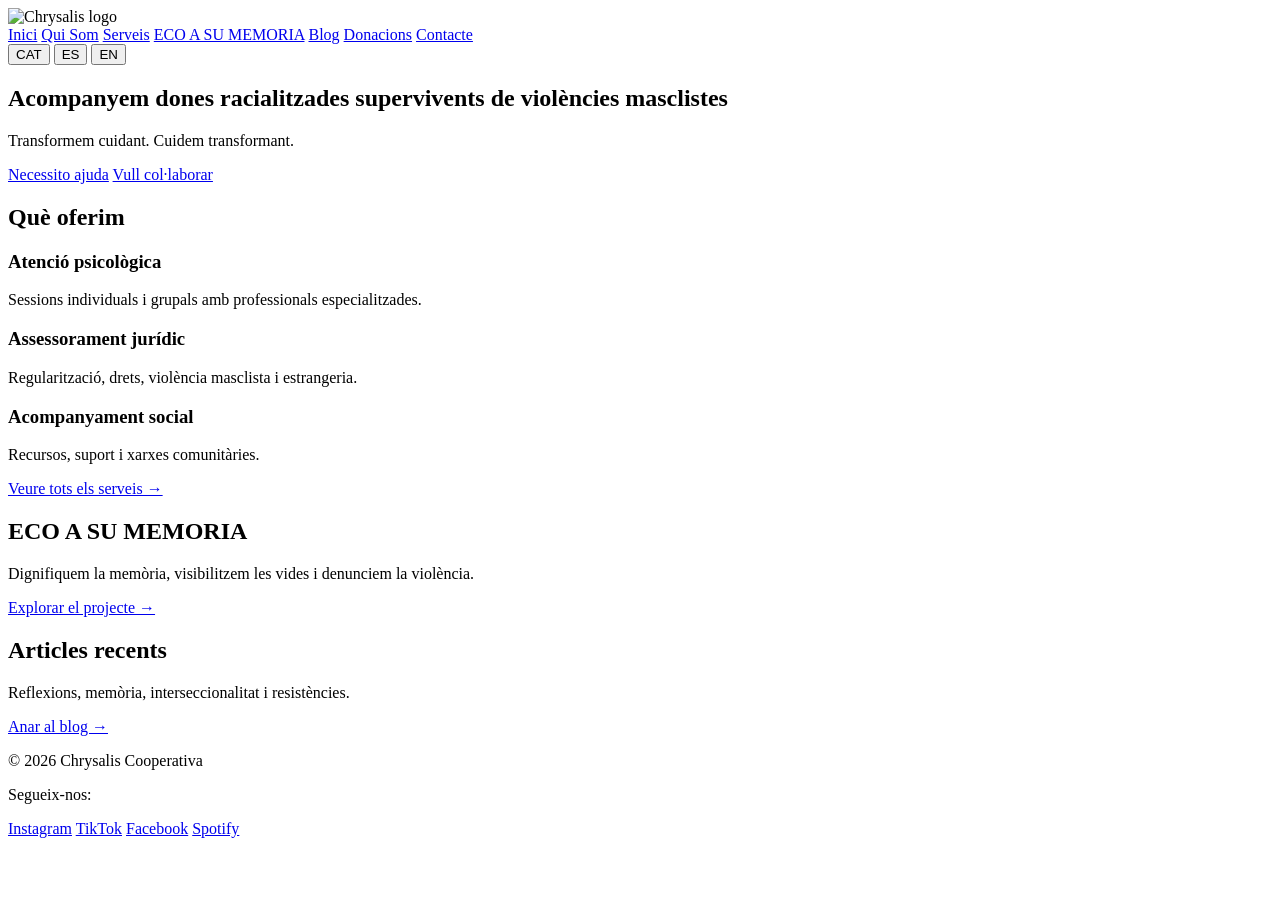
==== index.html @ 53961851 "Create index.html for Chrysalis Cooperativa website This is the initial creation of the index.html f" ====
<!DOCTYPE html>
<html lang="ca">
<head>
    <meta charset="UTF-8">
    <meta name="viewport" content="width=device-width, initial-scale=1.0">
    <title>Chrysalis Cooperativa</title>
    <link rel="stylesheet" href="style.css">
    <script defer src="app.js"></script>
</head>

<body>

    <!-- HEADER -->
    <header>
        <img src="logo.png" alt="Chrysalis logo" class="logo">

        <nav id="menu">
            <a href="index.html" data-i18n="menu.inici">Inici</a>
            <a href="quisom.html" data-i18n="menu.quisom">Qui Som</a>
            <a href="serveis.html" data-i18n="menu.serveis">Serveis</a>
            <a href="eco.html" data-i18n="menu.eco">ECO A SU MEMORIA</a>
            <a href="blog.html" data-i18n="menu.blog">Blog</a>
            <a href="donacions.html" data-i18n="menu.donacions">Donacions</a>
            <a href="contacte.html" data-i18n="menu.contacte">Contacte</a>
        </nav>

        <div class="idiomes">
            <button onclick="setLanguage('ca')">CAT</button>
            <button onclick="setLanguage('es')">ES</button>
            <button onclick="setLanguage('en')">EN</button>
        </div>
    </header>

    <!-- HERO -->
    <section class="hero">
        <h1 data-i18n="hero.titol">Acompanyem dones racialitzades supervivents de violències masclistes</h1>
        <p data-i18n="hero.subtitol">Transformem cuidant. Cuidem transformant.</p>

        <div class="botons-hero">
            <a href="contacte.html" class="btn1" data-i18n="hero.necessito">Necessito ajuda</a>
            <a href="donacions.html" class="btn2" data-i18n="hero.colabora">Vull col·laborar</a>
        </div>
    </section>

    <!-- SERVEIS RESUM -->
    <section class="serveis-preview">
        <h2 data-i18n="serveis.titol">Què oferim</h2>

        <div class="cards">

            <div class="card">
                <h3 data-i18n="serveis.psico">Atenció psicològica</h3>
                <p data-i18n="serveis.psico_txt">Sessions individuals i grupals amb professionals especialitzades.</p>
            </div>

            <div class="card">
                <h3 data-i18n="serveis.juridic">Assessorament jurídic</h3>
                <p data-i18n="serveis.juridic_txt">Regularització, drets, violència masclista i estrangeria.</p>
            </div>

            <div class="card">
                <h3 data-i18n="serveis.social">Acompanyament social</h3>
                <p data-i18n="serveis.social_txt">Recursos, suport i xarxes comunitàries.</p>
            </div>

        </div>

        <a href="serveis.html" class="btn3" data-i18n="serveis.veure">Veure tots els serveis →</a>
    </section>

    <!-- ECO -->
    <section class="eco">
        <h2 data-i18n="eco.titol">ECO A SU MEMORIA</h2>
        <p data-i18n="eco.txt">Dignifiquem la memòria, visibilitzem les vides i denunciem la violència.</p>
        <a href="eco.html" class="btn2" data-i18n="eco.explorar">Explorar el projecte →</a>
    </section>

    <!-- BLOG -->
    <section class="blog-preview">
        <h2 data-i18n="blog.titol">Articles recents</h2>
        <p data-i18n="blog.txt">Reflexions, memòria, interseccionalitat i resistències.</p>
        <a href="blog.html" class="btn3" data-i18n="blog.veure">Anar al blog →</a>
    </section>

    <!-- FOOTER -->
    <footer>
        <p>© 2026 Chrysalis Cooperativa</p>
        <p data-i18n="footer.socials">Segueix-nos:</p>

        <div class="xarxes">
            <a href="https://instagram.com" target="_blank">Instagram</a>
            <a href="https://tiktok.com" target="_blank">TikTok</a>
            <a href="https://facebook.com" target="_blank">Facebook</a>
            <a href="https://spotify.com" target="_blank">Spotify</a>
        </div>
    </footer>

</body>
</html>
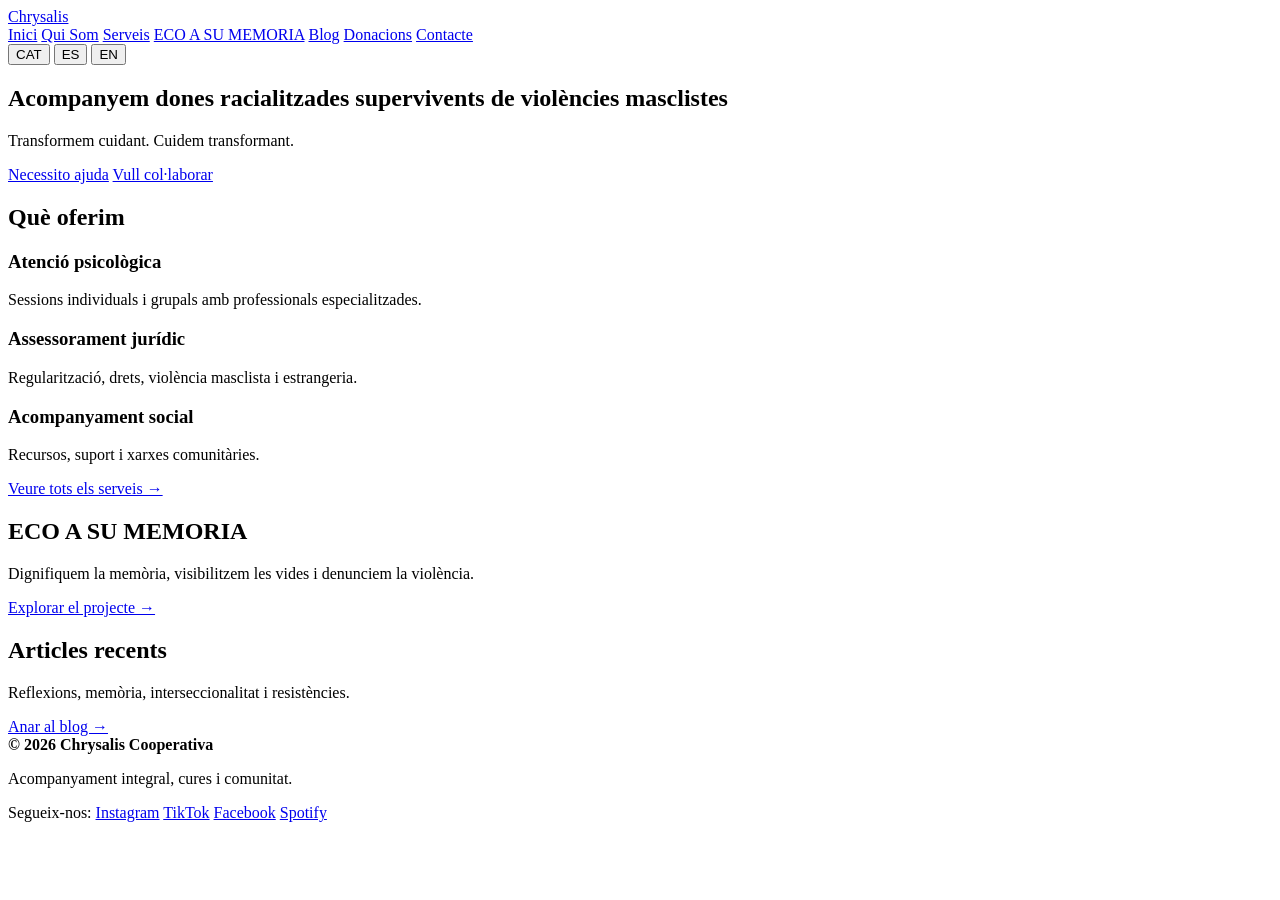
==== commit a1e14fe4: "Update index.html for better structure and semantics Refactor HTML structure and improve accessibili" ====
--- a/index.html
+++ b/index.html
@@ -1,99 +1,125 @@
 <!DOCTYPE html>
 <html lang="ca">
 <head>
-    <meta charset="UTF-8">
-    <meta name="viewport" content="width=device-width, initial-scale=1.0">
-    <title>Chrysalis Cooperativa</title>
-    <link rel="stylesheet" href="style.css">
-    <script defer src="app.js"></script>
+  <meta charset="UTF-8" />
+  <meta name="viewport" content="width=device-width, initial-scale=1" />
+  <title>Chrysalis Cooperativa</title>
+
+  <!-- ENLLAÇOS CORRECTES ALS FITXERS DE L'ARREL -->
+  <link rel="stylesheet" href="style.css" />
+  <script defer src="app.js"></script>
+
+  <!-- Colors del navegador (opcional) -->
+  <meta name="theme-color" content="#F08BB4" />
 </head>
-
 <body>
 
-    <!-- HEADER -->
-    <header>
-        <img src="logo.png" alt="Chrysalis logo" class="logo">
+  <!-- HEADER / NAV -->
+  <header class="site-header">
+    <a class="logo" href="index.html" aria-label="Chrysalis - inici">
+      <!-- Si tens un PNG del logotip, posa'n el nom aquí -->
+      <!-- <img src="logo.png" alt="Chrysalis logo" /> -->
+      <span class="logo-text">Chrysalis</span>
+    </a>
 
-        <nav id="menu">
-            <a href="index.html" data-i18n="menu.inici">Inici</a>
-            <a href="quisom.html" data-i18n="menu.quisom">Qui Som</a>
-            <a href="serveis.html" data-i18n="menu.serveis">Serveis</a>
-            <a href="eco.html" data-i18n="menu.eco">ECO A SU MEMORIA</a>
-            <a href="blog.html" data-i18n="menu.blog">Blog</a>
-            <a href="donacions.html" data-i18n="menu.donacions">Donacions</a>
-            <a href="contacte.html" data-i18n="menu.contacte">Contacte</a>
-        </nav>
+    <nav class="main-nav" aria-label="Navegació principal">
+      <a href="index.html" data-i18n="menu.inici">Inici</a>
+      <a href="qui-som.html" data-i18n="menu.quisom">Qui Som</a>
+      <a href="serveis.html" data-i18n="menu.serveis">Serveis</a>
+      <a href="eco.html" data-i18n="menu.eco">ECO A SU MEMORIA</a>
+      <a href="blog.html" data-i18n="menu.blog">Blog</a>
+      <a href="donacions.html" data-i18n="menu.donacions">Donacions</a>
+      <a href="contacte.html" data-i18n="menu.contacte">Contacte</a>
+    </nav>
 
-        <div class="idiomes">
-            <button onclick="setLanguage('ca')">CAT</button>
-            <button onclick="setLanguage('es')">ES</button>
-            <button onclick="setLanguage('en')">EN</button>
-        </div>
-    </header>
+    <div class="idiomes" aria-label="Selector d'idioma">
+      <button type="button" class="chip" onclick="setLanguage('ca')">CAT</button>
+      <button type="button" class="chip" onclick="setLanguage('es')">ES</button>
+      <button type="button" class="chip" onclick="setLanguage('en')">EN</button>
+    </div>
+  </header>
 
-    <!-- HERO -->
-    <section class="hero">
-        <h1 data-i18n="hero.titol">Acompanyem dones racialitzades supervivents de violències masclistes</h1>
-        <p data-i18n="hero.subtitol">Transformem cuidant. Cuidem transformant.</p>
+  <!-- HERO -->
+  <section class="hero">
+    <div class="hero-inner">
+      <h1 class="hero-title" data-i18n="hero.titol">
+        Acompanyem dones racialitzades supervivents de violències masclistes
+      </h1>
+      <p class="hero-sub" data-i18n="hero.subtitol">
+        Transformem cuidant. Cuidem transformant.
+      </p>
+      <div class="hero-cta">
+        <a class="btn primary" href="contacte.html" data-i18n="hero.necessito">Necessito ajuda</a>
+        <a class="btn ghost" href="donacions.html" data-i18n="hero.colabora">Vull col·laborar</a>
+      </div>
+    </div>
+  </section>
 
-        <div class="botons-hero">
-            <a href="contacte.html" class="btn1" data-i18n="hero.necessito">Necessito ajuda</a>
-            <a href="donacions.html" class="btn2" data-i18n="hero.colabora">Vull col·laborar</a>
-        </div>
-    </section>
+  <!-- SERVEIS (resum) -->
+  <section class="section">
+    <div class="container">
+      <h2 class="section-title" data-i18n="serveis.titol">Què oferim</h2>
 
-    <!-- SERVEIS RESUM -->
-    <section class="serveis-preview">
-        <h2 data-i18n="serveis.titol">Què oferim</h2>
+      <div class="cards">
+        <article class="card">
+          <h3 data-i18n="serveis.psico">Atenció psicològica</h3>
+          <p data-i18n="serveis.psico_txt">Sessions individuals i grupals amb professionals especialitzades.</p>
+        </article>
 
-        <div class="cards">
+        <article class="card">
+          <h3 data-i18n="serveis.juridic">Assessorament jurídic</h3>
+          <p data-i18n="serveis.juridic_txt">Regularització, drets, violència masclista i estrangeria.</p>
+        </article>
 
-            <div class="card">
-                <h3 data-i18n="serveis.psico">Atenció psicològica</h3>
-                <p data-i18n="serveis.psico_txt">Sessions individuals i grupals amb professionals especialitzades.</p>
-            </div>
+        <article class="card">
+          <h3 data-i18n="serveis.social">Acompanyament social</h3>
+          <p data-i18n="serveis.social_txt">Recursos, suport i xarxes comunitàries.</p>
+        </article>
+      </div>
 
-            <div class="card">
-                <h3 data-i18n="serveis.juridic">Assessorament jurídic</h3>
-                <p data-i18n="serveis.juridic_txt">Regularització, drets, violència masclista i estrangeria.</p>
-            </div>
+      <div class="section-actions">
+        <a class="btn link" href="serveis.html" data-i18n="serveis.veure">Veure tots els serveis →</a>
+      </div>
+    </div>
+  </section>
 
-            <div class="card">
-                <h3 data-i18n="serveis.social">Acompanyament social</h3>
-                <p data-i18n="serveis.social_txt">Recursos, suport i xarxes comunitàries.</p>
-            </div>
+  <!-- ECO A SU MEMORIA -->
+  <section class="section dark">
+    <div class="container">
+      <h2 data-i18n="eco.titol">ECO A SU MEMORIA</h2>
+      <p data-i18n="eco.txt">
+        Dignifiquem la memòria, visibilitzem les vides i denunciem la violència.
+      </p>
+      <a class="btn primary" href="eco.html" data-i18n="eco.explorar">Explorar el projecte →</a>
+    </div>
+  </section>
 
-        </div>
+  <!-- BLOG (resum) -->
+  <section class="section">
+    <div class="container">
+      <h2 data-i18n="blog.titol">Articles recents</h2>
+      <p data-i18n="blog.txt">Reflexions, memòria, interseccionalitat i resistències.</p>
+      <a class="btn link" href="blog.html" data-i18n="blog.veure">Anar al blog →</a>
+    </div>
+  </section>
 
-        <a href="serveis.html" class="btn3" data-i18n="serveis.veure">Veure tots els serveis →</a>
-    </section>
+  <!-- FOOTER -->
+  <footer class="site-footer">
+    <div class="container footer-grid">
+      <div>
+        <strong>© 2026 Chrysalis Cooperativa</strong>
+        <p class="muted">Acompanyament integral, cures i comunitat.</p>
+      </div>
 
-    <!-- ECO -->
-    <section class="eco">
-        <h2 data-i18n="eco.titol">ECO A SU MEMORIA</h2>
-        <p data-i18n="eco.txt">Dignifiquem la memòria, visibilitzem les vides i denunciem la violència.</p>
-        <a href="eco.html" class="btn2" data-i18n="eco.explorar">Explorar el projecte →</a>
-    </section>
-
-    <!-- BLOG -->
-    <section class="blog-preview">
-        <h2 data-i18n="blog.titol">Articles recents</h2>
-        <p data-i18n="blog.txt">Reflexions, memòria, interseccionalitat i resistències.</p>
-        <a href="blog.html" class="btn3" data-i18n="blog.veure">Anar al blog →</a>
-    </section>
-
-    <!-- FOOTER -->
-    <footer>
-        <p>© 2026 Chrysalis Cooperativa</p>
-        <p data-i18n="footer.socials">Segueix-nos:</p>
-
-        <div class="xarxes">
-            <a href="https://instagram.com" target="_blank">Instagram</a>
-            <a href="https://tiktok.com" target="_blank">TikTok</a>
-            <a href="https://facebook.com" target="_blank">Facebook</a>
-            <a href="https://spotify.com" target="_blank">Spotify</a>
-        </div>
-    </footer>
+      <div class="socials">
+        <span data-i18n="footer.socials">Segueix-nos:</span>
+        <a href="#" aria-label="Instagram">Instagram</a>
+        <a href="#" aria-label="TikTok">TikTok</a>
+        <a href="#" aria-label="Facebook">Facebook</a>
+        <a href="#" aria-label="Spotify">Spotify</a>
+      </div>
+    </div>
+  </footer>
 
 </body>
 </html>
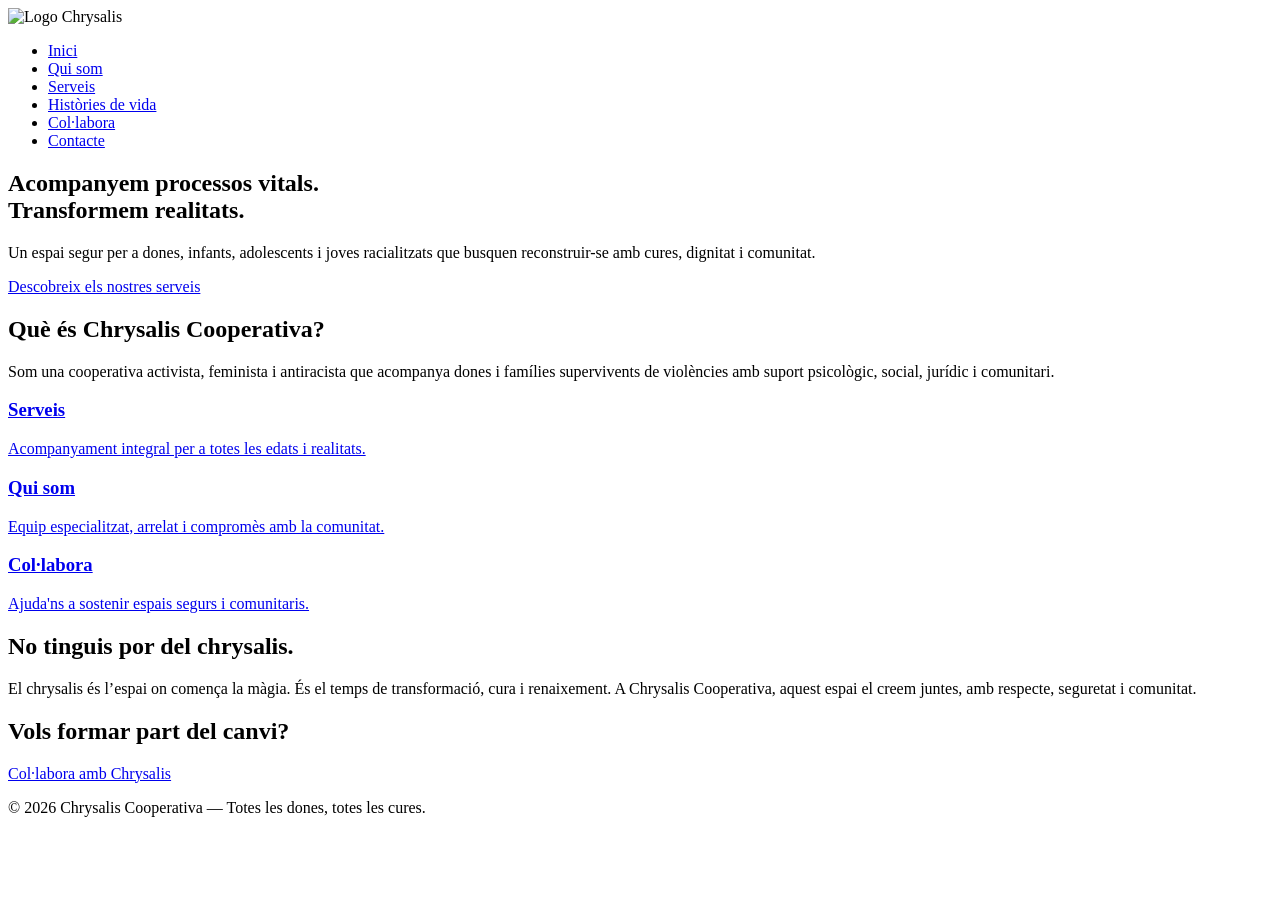
==== commit 33d79325: "Add initial index.html for Chrysalis Cooperativa Initial HTML structure for Chrysalis Cooperativa we" ====
--- a/index.html
+++ b/index.html
@@ -1,125 +1,85 @@
 <!DOCTYPE html>
 <html lang="ca">
 <head>
-  <meta charset="UTF-8" />
-  <meta name="viewport" content="width=device-width, initial-scale=1" />
-  <title>Chrysalis Cooperativa</title>
+    <meta charset="UTF-8" />
+    <meta name="viewport" content="width=device-width, initial-scale=1.0" />
+    <title>Chrysalis Cooperativa</title>
+    <link rel="stylesheet" href="styles.css" />
+    <link href="https://fonts.googleapis.com/css2?family=Playfair+Display:wght@600&family=Montserrat:wght@300;400;600&display=swap" rel="stylesheet">
+</head>
 
-  <!-- ENLLAÇOS CORRECTES ALS FITXERS DE L'ARREL -->
-  <link rel="stylesheet" href="style.css" />
-  <script defer src="app.js"></script>
-
-  <!-- Colors del navegador (opcional) -->
-  <meta name="theme-color" content="#F08BB4" />
-</head>
 <body>
 
-  <!-- HEADER / NAV -->
-  <header class="site-header">
-    <a class="logo" href="index.html" aria-label="Chrysalis - inici">
-      <!-- Si tens un PNG del logotip, posa'n el nom aquí -->
-      <!-- <img src="logo.png" alt="Chrysalis logo" /> -->
-      <span class="logo-text">Chrysalis</span>
-    </a>
+    <!-- HEADER -->
+    <header class="header">
+        <div class="logo">
+            <img src="img/logo.png" alt="Logo Chrysalis">
+        </div>
+        <nav>
+            <ul class="nav-menu">
+                <li><a href="index.html">Inici</a></li>
+                <li><a href="qui-som.html">Qui som</a></li>
+                <li><a href="serveis.html">Serveis</a></li>
+                <li><a href="histories.html">Històries de vida</a></li>
+                <li><a href="colabora.html">Col·labora</a></li>
+                <li><a href="contacte.html" class="btn-rosa">Contacte</a></li>
+            </ul>
+        </nav>
+    </header>
 
-    <nav class="main-nav" aria-label="Navegació principal">
-      <a href="index.html" data-i18n="menu.inici">Inici</a>
-      <a href="qui-som.html" data-i18n="menu.quisom">Qui Som</a>
-      <a href="serveis.html" data-i18n="menu.serveis">Serveis</a>
-      <a href="eco.html" data-i18n="menu.eco">ECO A SU MEMORIA</a>
-      <a href="blog.html" data-i18n="menu.blog">Blog</a>
-      <a href="donacions.html" data-i18n="menu.donacions">Donacions</a>
-      <a href="contacte.html" data-i18n="menu.contacte">Contacte</a>
-    </nav>
+    <!-- HERO -->
+    <section class="hero">
+        <div class="hero-content">
+            <h1>Acompanyem processos vitals.<br> Transformem realitats.</h1>
+            <p>Un espai segur per a dones, infants, adolescents i joves racialitzats que busquen reconstruir-se amb cures, dignitat i comunitat.</p>
+            <a href="serveis.html" class="btn-violeta">Descobreix els nostres serveis</a>
+        </div>
+    </section>
 
-    <div class="idiomes" aria-label="Selector d'idioma">
-      <button type="button" class="chip" onclick="setLanguage('ca')">CAT</button>
-      <button type="button" class="chip" onclick="setLanguage('es')">ES</button>
-      <button type="button" class="chip" onclick="setLanguage('en')">EN</button>
-    </div>
-  </header>
+    <!-- PRESENTACIÓ BREU -->
+    <section class="intro">
+        <h2>Què és Chrysalis Cooperativa?</h2>
+        <p>
+            Som una cooperativa activista, feminista i antiracista que acompanya dones i famílies
+            supervivents de violències amb suport psicològic, social, jurídic i comunitari.
+        </p>
+    </section>
 
-  <!-- HERO -->
-  <section class="hero">
-    <div class="hero-inner">
-      <h1 class="hero-title" data-i18n="hero.titol">
-        Acompanyem dones racialitzades supervivents de violències masclistes
-      </h1>
-      <p class="hero-sub" data-i18n="hero.subtitol">
-        Transformem cuidant. Cuidem transformant.
-      </p>
-      <div class="hero-cta">
-        <a class="btn primary" href="contacte.html" data-i18n="hero.necessito">Necessito ajuda</a>
-        <a class="btn ghost" href="donacions.html" data-i18n="hero.colabora">Vull col·laborar</a>
-      </div>
-    </div>
-  </section>
+    <!-- BLOCS DE NAVEGACIÓ RÀPIDA -->
+    <section class="quick-links">
+        <a href="serveis.html" class="card">
+            <h3>Serveis</h3>
+            <p>Acompanyament integral per a totes les edats i realitats.</p>
+        </a>
+        <a href="qui-som.html" class="card">
+            <h3>Qui som</h3>
+            <p>Equip especialitzat, arrelat i compromès amb la comunitat.</p>
+        </a>
+        <a href="colabora.html" class="card">
+            <h3>Col·labora</h3>
+            <p>Ajuda'ns a sostenir espais segurs i comunitaris.</p>
+        </a>
+    </section>
 
-  <!-- SERVEIS (resum) -->
-  <section class="section">
-    <div class="container">
-      <h2 class="section-title" data-i18n="serveis.titol">Què oferim</h2>
+    <!-- SECCIÓ ACTIVISTA -->
+    <section class="manifest">
+        <h2>No tinguis por del chrysalis.</h2>
+        <p>
+            El chrysalis és l’espai on comença la màgia. És el temps de transformació, cura i renaixement.
+            A Chrysalis Cooperativa, aquest espai el creem juntes, amb respecte, seguretat i comunitat.
+        </p>
+    </section>
 
-      <div class="cards">
-        <article class="card">
-          <h3 data-i18n="serveis.psico">Atenció psicològica</h3>
-          <p data-i18n="serveis.psico_txt">Sessions individuals i grupals amb professionals especialitzades.</p>
-        </article>
+    <!-- CALL TO ACTION -->
+    <section class="cta">
+        <h2>Vols formar part del canvi?</h2>
+        <a href="colabora.html" class="btn-rosa-gran">Col·labora amb Chrysalis</a>
+    </section>
 
-        <article class="card">
-          <h3 data-i18n="serveis.juridic">Assessorament jurídic</h3>
-          <p data-i18n="serveis.juridic_txt">Regularització, drets, violència masclista i estrangeria.</p>
-        </article>
-
-        <article class="card">
-          <h3 data-i18n="serveis.social">Acompanyament social</h3>
-          <p data-i18n="serveis.social_txt">Recursos, suport i xarxes comunitàries.</p>
-        </article>
-      </div>
-
-      <div class="section-actions">
-        <a class="btn link" href="serveis.html" data-i18n="serveis.veure">Veure tots els serveis →</a>
-      </div>
-    </div>
-  </section>
-
-  <!-- ECO A SU MEMORIA -->
-  <section class="section dark">
-    <div class="container">
-      <h2 data-i18n="eco.titol">ECO A SU MEMORIA</h2>
-      <p data-i18n="eco.txt">
-        Dignifiquem la memòria, visibilitzem les vides i denunciem la violència.
-      </p>
-      <a class="btn primary" href="eco.html" data-i18n="eco.explorar">Explorar el projecte →</a>
-    </div>
-  </section>
-
-  <!-- BLOG (resum) -->
-  <section class="section">
-    <div class="container">
-      <h2 data-i18n="blog.titol">Articles recents</h2>
-      <p data-i18n="blog.txt">Reflexions, memòria, interseccionalitat i resistències.</p>
-      <a class="btn link" href="blog.html" data-i18n="blog.veure">Anar al blog →</a>
-    </div>
-  </section>
-
-  <!-- FOOTER -->
-  <footer class="site-footer">
-    <div class="container footer-grid">
-      <div>
-        <strong>© 2026 Chrysalis Cooperativa</strong>
-        <p class="muted">Acompanyament integral, cures i comunitat.</p>
-      </div>
-
-      <div class="socials">
-        <span data-i18n="footer.socials">Segueix-nos:</span>
-        <a href="#" aria-label="Instagram">Instagram</a>
-        <a href="#" aria-label="TikTok">TikTok</a>
-        <a href="#" aria-label="Facebook">Facebook</a>
-        <a href="#" aria-label="Spotify">Spotify</a>
-      </div>
-    </div>
-  </footer>
+    <!-- FOOTER -->
+    <footer class="footer">
+        <p>© 2026 Chrysalis Cooperativa — Totes les dones, totes les cures.</p>
+    </footer>
 
 </body>
 </html>
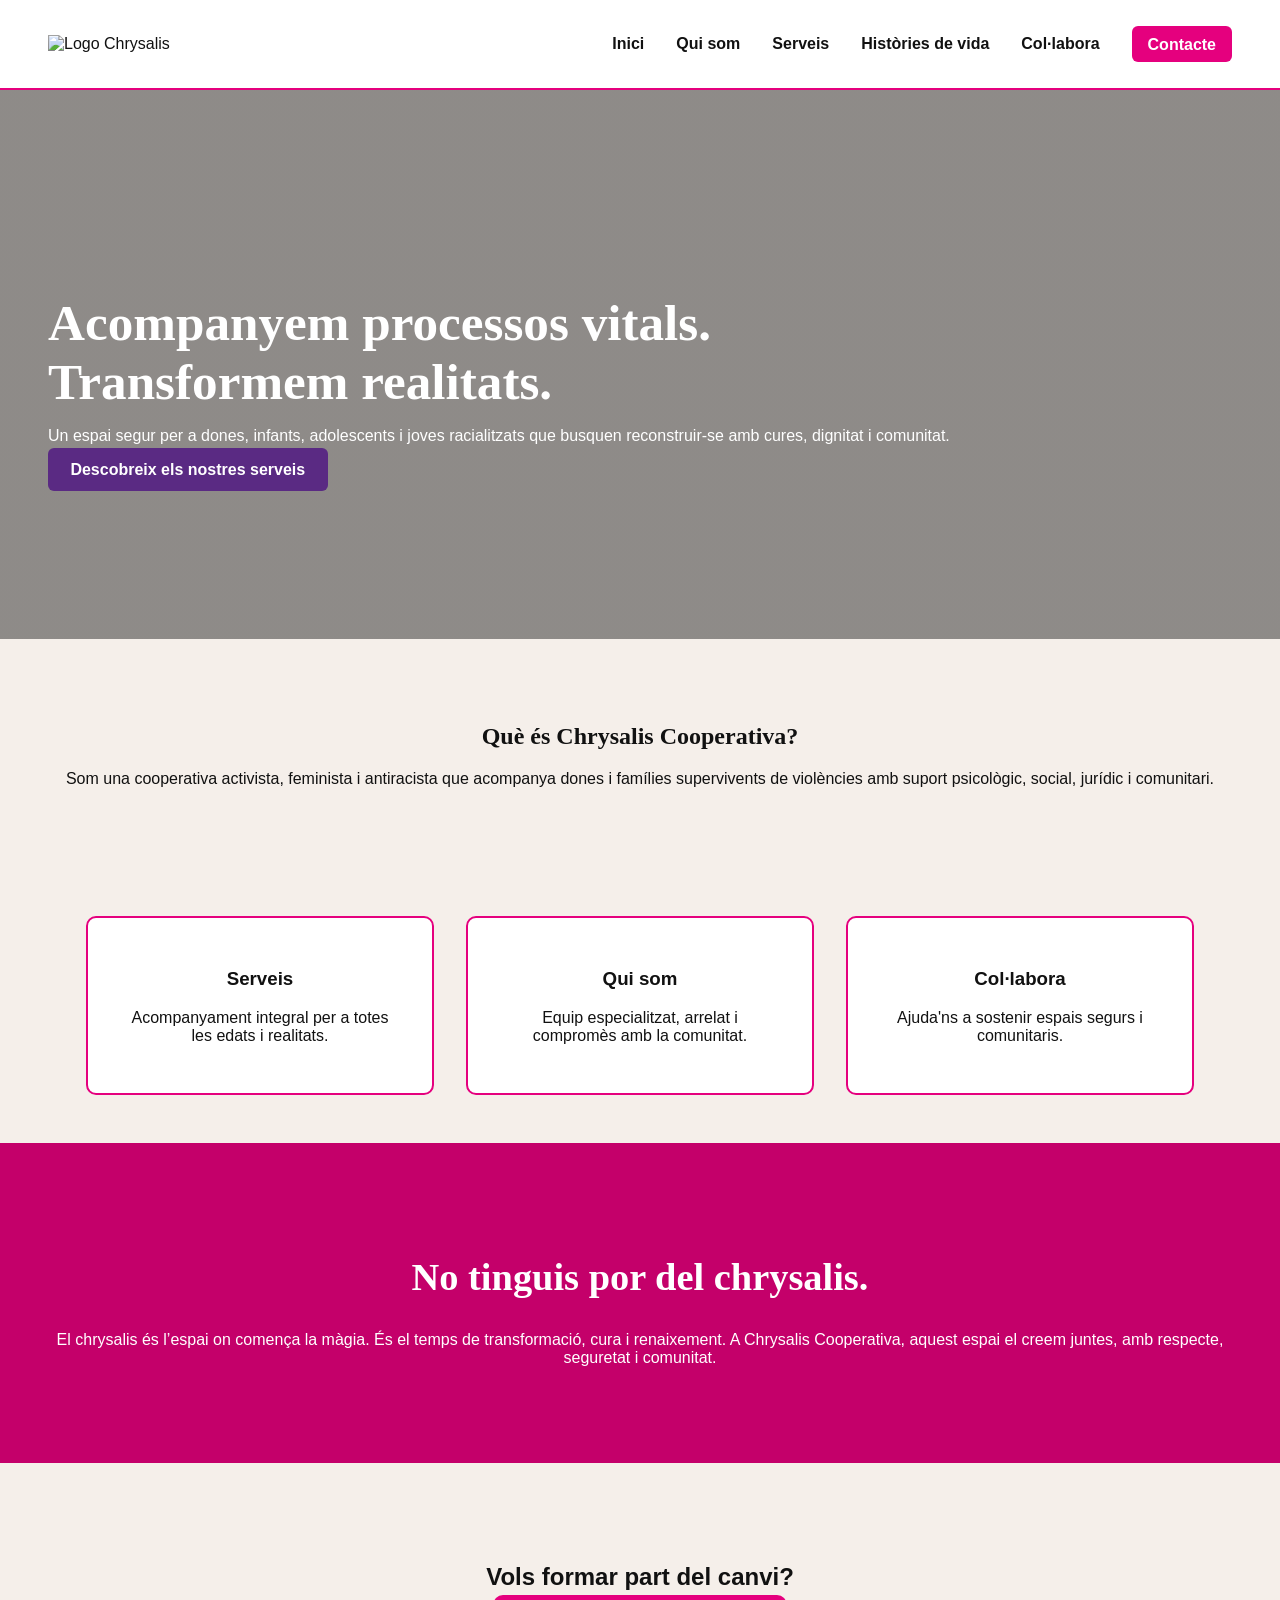
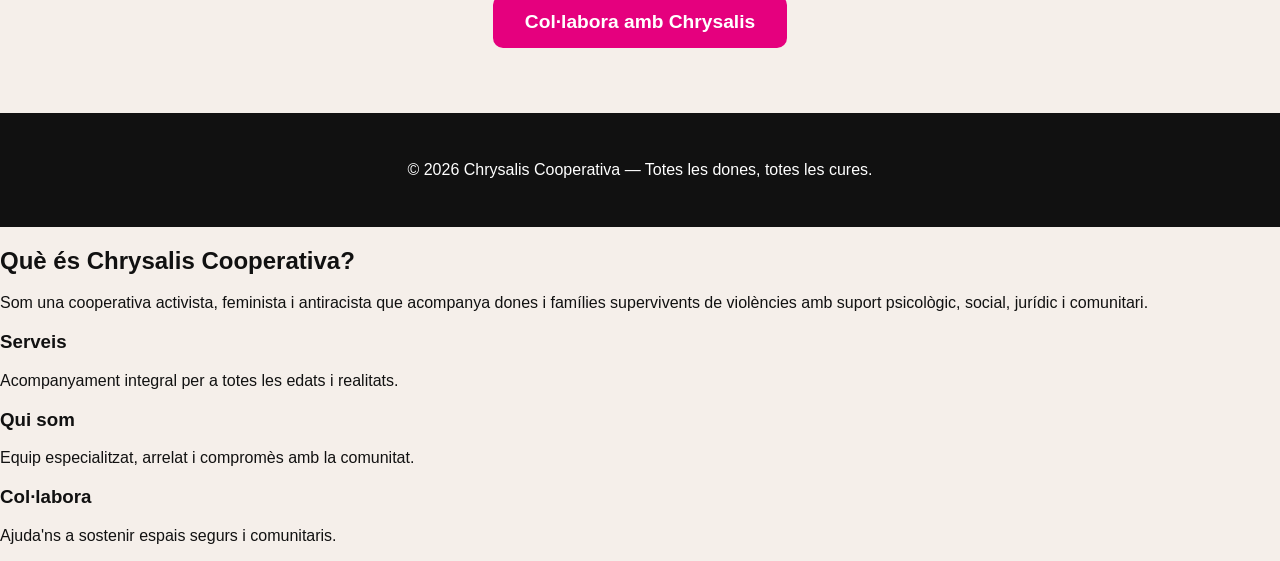
==== commit fb652fe5: "Add introductory section for Chrysalis Cooperativa Added introductory section about Chrysalis Cooper" ====
--- a/index.html
+++ b/index.html
@@ -83,3 +83,27 @@
 
 </body>
 </html>
+<section class="cards-intro">
+    <h2 class="intro-title">Què és Chrysalis Cooperativa?</h2>
+    <p class="intro-text">
+        Som una cooperativa activista, feminista i antiracista que acompanya dones i famílies
+        supervivents de violències amb suport psicològic, social, jurídic i comunitari.
+    </p>
+
+    <div class="cards-grid">
+        <div class="card-box">
+            <h3>Serveis</h3>
+            <p>Acompanyament integral per a totes les edats i realitats.</p>
+        </div>
+
+        <div class="card-box">
+            <h3>Qui som</h3>
+            <p>Equip especialitzat, arrelat i compromès amb la comunitat.</p>
+        </div>
+
+        <div class="card-box">
+            <h3>Col·labora</h3>
+            <p>Ajuda'ns a sostenir espais segurs i comunitaris.</p>
+        </div>
+    </div>
+</section>
--- a/styles.css
+++ b/styles.css
@@ -0,0 +1,473 @@
+/* -------- COLORS -------- */
+:root {
+    --rosa: #E5007E;
+    --rosa-fosc: #C4006A;
+    --violeta: #5A2A83;
+    --negre: #111111;
+    --beix: #F5EFEA;
+    --blanc: #ffffff;
+
+    --titol: 'Playfair Display', serif;
+    --text: 'Montserrat', sans-serif;
+}
+
+body {
+    margin: 0;
+    background-color: var(--beix);
+    color: var(--negre);
+    font-family: var(--text);
+}
+
+/* -------- HEADER -------- */
+.header {
+    display: flex;
+    justify-content: space-between;
+    align-items: center;
+    padding: 1.2rem 3rem;
+    background: var(--blanc);
+    border-bottom: 2px solid var(--rosa);
+}
+
+.logo img {
+    height: 60px;
+}
+
+.nav-menu {
+    list-style: none;
+    display: flex;
+    gap: 2rem;
+}
+
+.nav-menu a {
+    text-decoration: none;
+    color: var(--negre);
+    font-weight: 600;
+}
+
+.btn-rosa {
+    background: var(--rosa);
+    padding: 0.6rem 1rem;
+    color: var(--blanc) !important;
+    border-radius: 6px;
+}
+
+/* -------- HERO -------- */
+.hero {
+    background: linear-gradient(rgba(17,17,17,0.45), rgba(17,17,17,0.45)),
+                url('img/hero.jpg') center/cover no-repeat;
+    color: var(--blanc);
+    padding: 10rem 3rem;
+    text-align: left;
+}
+
+.hero h1 {
+    font-family: var(--titol);
+    font-size: 3.2rem;
+    margin-bottom: 1rem;
+}
+
+.btn-violeta {
+    background: var(--violeta);
+    color: var(--blanc);
+    padding: 0.8rem 1.4rem;
+    border-radius: 6px;
+    text-decoration: none;
+    font-weight: 600;
+}
+
+/* -------- INTRO -------- */
+.intro {
+    text-align: center;
+    padding: 4rem 3rem;
+}
+
+.intro h2 {
+    font-family: var(--titol);
+}
+
+/* -------- CARDS -------- */
+.quick-links {
+    display: flex;
+    justify-content: center;
+    gap: 2rem;
+    padding: 3rem;
+}
+
+.card {
+    background: var(--blanc);
+    border: 2px solid var(--rosa);
+    border-radius: 10px;
+    padding: 2rem;
+    text-align: center;
+    text-decoration: none;
+    color: var(--negre);
+    width: 280px;
+    transition: 0.3s;
+}
+
+.card:hover {
+    background: var(--rosa);
+    color: var(--blanc);
+}
+
+/* -------- MANIFEST -------- */
+.manifest {
+    text-align: center;
+    padding: 5rem 3rem;
+    background: var(--rosa-fosc);
+    color: var(--blanc);
+}
+
+.manifest h2 {
+    font-family: var(--titol);
+    font-size: 2.4rem;
+}
+
+/* -------- CTA -------- */
+.cta {
+    text-align: center;
+    padding: 5rem 3rem;
+}
+
+.btn-rosa-gran {
+    background: var(--rosa);
+    padding: 1rem 2rem;
+    color: var(--blanc);
+    text-decoration: none;
+    font-weight: 600;
+    font-size: 1.2rem;
+    border-radius: 10px;
+}
+
+/* -------- FOOTER -------- */
+.footer {
+    text-align: center;
+    padding: 2rem;
+    background: var(--negre);
+    color: var(--blanc);
+}
+``
+/* ---- HERO PETIT ---- */
+.hero-small {
+    background: var(--rosa);
+    padding: 5rem 2rem;
+    text-align: center;
+    color: var(--blanc);
+}
+
+.hero-small h1 {
+    font-family: var(--titol);
+    font-size: 2.8rem;
+}
+
+/* ---- INTRO ---- */
+.about-intro {
+    text-align: center;
+    padding: 4rem 2rem;
+    max-width: 900px;
+    margin: auto;
+}
+
+/* ---- MISSIÓ VISIÓ VALORS ---- */
+.mvv {
+    display: flex;
+    gap: 2rem;
+    justify-content: center;
+    padding: 4rem 2rem;
+    flex-wrap: wrap;
+}
+
+.mvv-card {
+    background: var(--blanc);
+    border: 2px solid var(--rosa);
+    padding: 2rem;
+    border-radius: 12px;
+    width: 280px;
+    text-align: center;
+}
+
+.mvv-card h3 {
+    font-family: var(--titol);
+}
+
+/* ---- HISTORY ---- */
+.history {
+    background: var(--rosa-fosc);
+    color: var(--blanc);
+    text-align: center;
+    padding: 4rem 2rem;
+}
+
+/* ---- TEAM ---- */
+.team {
+    padding: 4rem 2rem;
+}
+
+.team-section-title {
+    margin-top: 3rem;
+    font-family: var(--titol);
+}
+
+.team-grid {
+    display: flex;
+    gap: 1.5rem;
+    flex-wrap: wrap;
+    justify-content: center;
+    margin-top: 1.5rem;
+}
+
+.team-card {
+    background: var(--beix);
+    border-left: 5px solid var(--rosa);
+    padding: 1.5rem;
+    border-radius: 8px;
+    width: 260px;
+}
+
+/* ---- ALIANCES ---- */
+.alliances {
+    background: var(--violeta);
+    color: var(--blanc);
+    padding: 4rem 2rem;
+    text-align: center;
+}
+
+.alliances ul {
+    list-style: none;
+    padding: 0;
+}
+.mvv-icon {
+    margin-bottom: 1rem;
+}
+
+.mvv-card svg {
+    margin-bottom: 0.5rem;
+}
+
+.alliances li {
+    margin: 0.4rem 0;
+}
+/* ======= Serveis ======= */
+.hero-services {
+  background: linear-gradient(0deg, rgba(17,17,17,0.45), rgba(17,17,17,0.45)),
+              url('img/hero-serveis.jpg') center/cover no-repeat;
+}
+
+.service-section {
+  padding: 4rem 2rem;
+  max-width: 1100px;
+  margin: 0 auto;
+}
+
+.service-section.alt {
+  background: var(--beix);
+  border-top: 2px solid var(--rosa);
+  border-bottom: 2px solid var(--rosa);
+}
+
+.service-title {
+  display: flex;
+  align-items: center;
+  gap: 1rem;
+  margin-bottom: 0.8rem;
+}
+
+.service-title h2 {
+  font-family: var(--titol);
+  margin: 0;
+}
+
+.service-lead {
+  font-weight: 500;
+  margin: 0.3rem 0 1rem 0;
+}
+
+.service-bullets {
+  padding-left: 1.2rem;
+  line-height: 1.7;
+}
+
+/* Píndoles (àrees jurídiques) */
+.pill-grid {
+  display: flex;
+  flex-wrap: wrap;
+  gap: 0.6rem;
+  margin-top: 0.6rem;
+}
+
+.pill {
+  background: var(--blanc);
+  color: var(--negre);
+  border: 2px solid var(--rosa);
+  padding: 0.45rem 0.8rem;
+  border-radius: 999px;
+  font-weight: 600;
+}
+
+/* Audiences (dones, infants, adolescents, joves) */
+.audience-grid {
+  display: grid;
+  grid-template-columns: repeat(4, 1fr);
+  gap: 1rem;
+  margin-top: 1rem;
+}
+
+@media (max-width: 950px) {
+  .audience-grid { grid-template-columns: repeat(2, 1fr); }
+}
+@media (max-width: 600px) {
+  .audience-grid { grid-template-columns: 1fr; }
+}
+
+.audience-card {
+  background: var(--blanc);
+  border-left: 5px solid var(--rosa);
+  border-radius: 10px;
+  padding: 1.2rem 1rem 1rem 1rem;
+}
+
+.audience-card h3 {
+  margin-top: 0;
+  font-family: var(--titol);
+}
+
+/* Chips per a formació */
+.chip-groups {
+  display: grid;
+  grid-template-columns: repeat(2, minmax(0,1fr));
+  gap: 1.2rem;
+  margin-top: 1rem;
+}
+
+@media (max-width: 850px) {
+  .chip-groups { grid-template-columns: 1fr; }
+}
+
+.chip-group h4 {
+  margin: 0 0 0.4rem 0;
+  font-family: var(--titol);
+}
+
+.chips {
+  display: flex;
+  flex-wrap: wrap;
+  gap: 0.6rem;
+}
+
+.chip {
+  background: var(--rosa);
+  color: var(--blanc);
+  padding: 0.45rem 0.75rem;
+  border-radius: 999px;
+  font-weight: 600;
+}
+
+/* Estat actiu de menú */
+.nav-menu a.active {
+  border-bottom: 3px solid var(--rosa);
+  padding-bottom: 4px;
+}
+/* ===== Qui Som — Missió / Visió / Valors en 3 columnes ===== */
+.mvv {
+  max-width: 1100px;
+  margin: 0 auto;
+  padding: 3rem 1.5rem;
+
+  /* Clau perquè surtin de costat: */
+  display: grid;
+  grid-template-columns: repeat(3, 1fr);
+  gap: 2.5rem;
+}
+
+.mvv .mvv-card {
+  background: transparent;
+  border: none;
+  color: var(--verd);
+}
+
+.mvv .mvv-card h3 {
+  font-family: var(--titol);
+  font-size: 1rem;
+  letter-spacing: 0.08em;
+  text-transform: uppercase;
+  margin: 0 0 0.8rem 0;
+  color: var(--verd);
+}
+
+.mvv .mvv-card p,
+.mvv .mvv-card ul {
+  color: #222;          /* cos del text fosc per llegibilitat */
+  margin: 0;
+  line-height: 1.7;
+}
+
+/* Columna central amb vora discontínua i fons suau */
+.mvv .mvv-card--dashed {
+  border: 2px dashed var(--verd-linia);
+  padding: 1.2rem 1rem;
+  background: var(--verd-suau);
+  border-radius: 8px;
+}
+
+/* Responsiu (en mòbil passen a 1 columna) */
+@media (max-width: 900px) {
+  .mvv {
+    grid-template-columns: 1fr;
+  }
+}
+
+/* Títol verd centrat opcional */
+.page-title {
+  text-align: center;
+  color: var(--verd);
+  font-family: var(--titol);
+  font-size: 2.4rem;
+  margin: 2.5rem 0 1.5rem;
+  letter-spacing: 0.02em;
+}
+/* ============================
+   SECCIÓ MISSIÓ / VISIÓ / VALORS
+   EN COLUMNES (TIPUS SHAREPOINT)
+   ============================ */
+
+.mvv-columns {
+  display: grid;
+  grid-template-columns: repeat(3, 1fr); /* 3 columnes */
+  gap: 2rem;                              /* espai entre columnes */
+  max-width: 1100px;
+  margin: 3rem auto;
+  padding: 1rem;
+}
+
+.mvv-box {
+  background: #ffffff;
+  padding: 1.8rem;
+  border-radius: 10px;
+  border: 1px solid #d1d1d1;  /* línia fina com la imatge */
+  font-size: 1.1rem;          /* TEXT MÉS GRAN */
+  line-height: 1.7;
+}
+
+.mvv-box h3 {
+  margin-bottom: 0.8rem;
+  font-family: var(--titol);
+  font-size: 1.3rem;          /* Títol més gran */
+  color: #1F6F3C;             /* verd elegant */
+  text-transform: uppercase;
+  letter-spacing: 0.06em;
+}
+
+.mvv-box ul {
+  padding-left: 1.2rem;
+}
+
+.mvv-box li {
+  margin-bottom: 0.5rem;
+}
+
+/* Responsiu (mòbil): passen a vertical */
+@media (max-width: 900px) {
+  .mvv-columns {
+    grid-template-columns: 1fr;
+  }
+}
